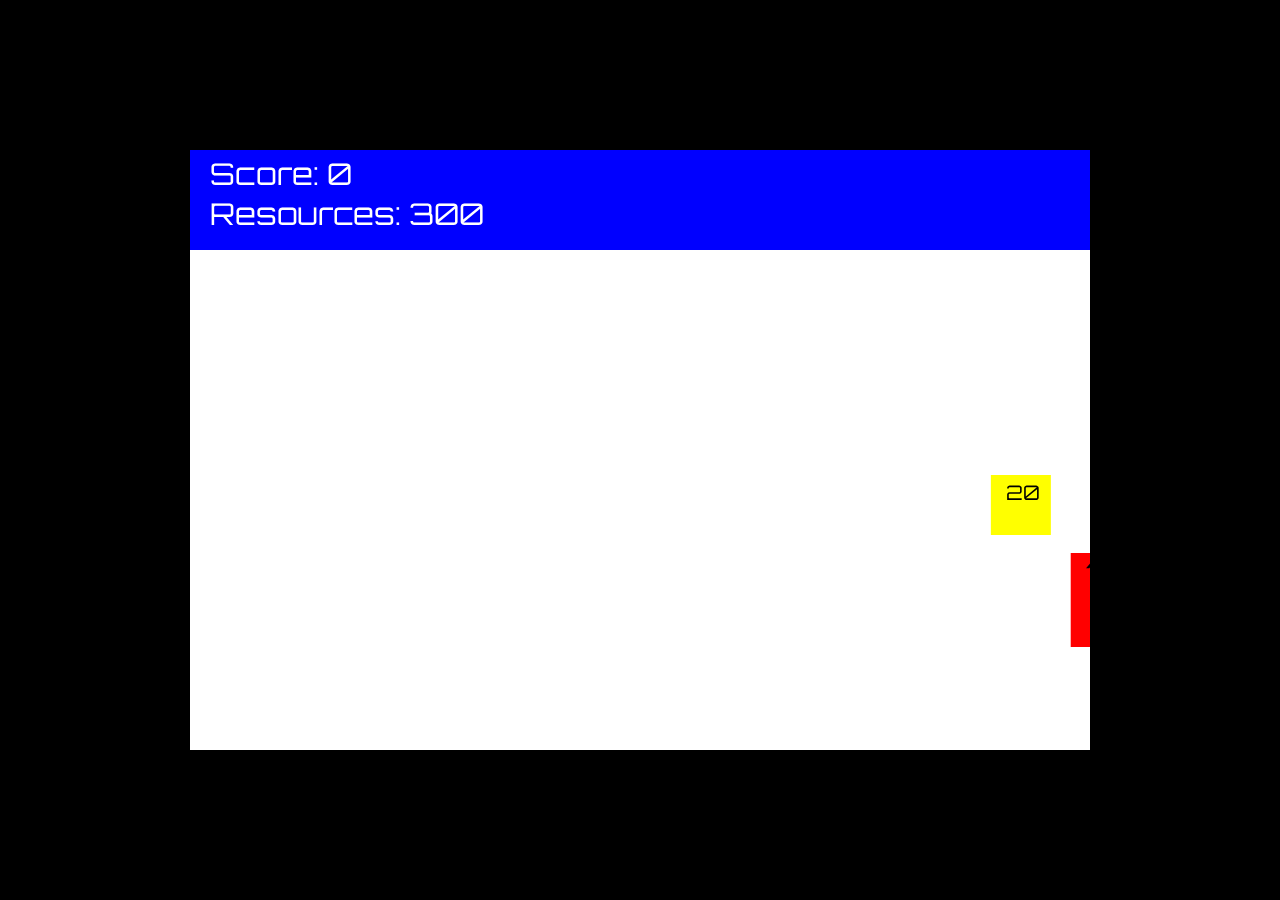
==== código/index.html @ 896d87d2 "Add files via upload" ====
<!DOCTYPE html>
<html lang="en">
<head>
    <meta charset="UTF-8">
    <meta http-equiv="X-UA-Compatible" content="IE=edge">
    <meta name="viewport" content="width=device-width, initial-scale=1.0">
    <title>Tower Defense</title>
    <link rel="stylesheet" href="style.css">
    <link rel="preconnect" href="https://fonts.gstatic.com">
<link href="https://fonts.googleapis.com/css2?family=Orbitron:wght@500&display=swap" rel="stylesheet">
</head>
<body>

    <canvas id="canvas1"></canvas>

    <script src="script.js"></script>
</body>
</html>
---- código/style.css ----
body {
    background: black;
    font-family: 'Orbitron', sans-serif;
}

#canvas1 {
    position: absolute;
    top: 50%;
    left: 50%;
    transform: translate(-50%, -50%);
    width: 900px;
    height: 600px;
    background: white;
}
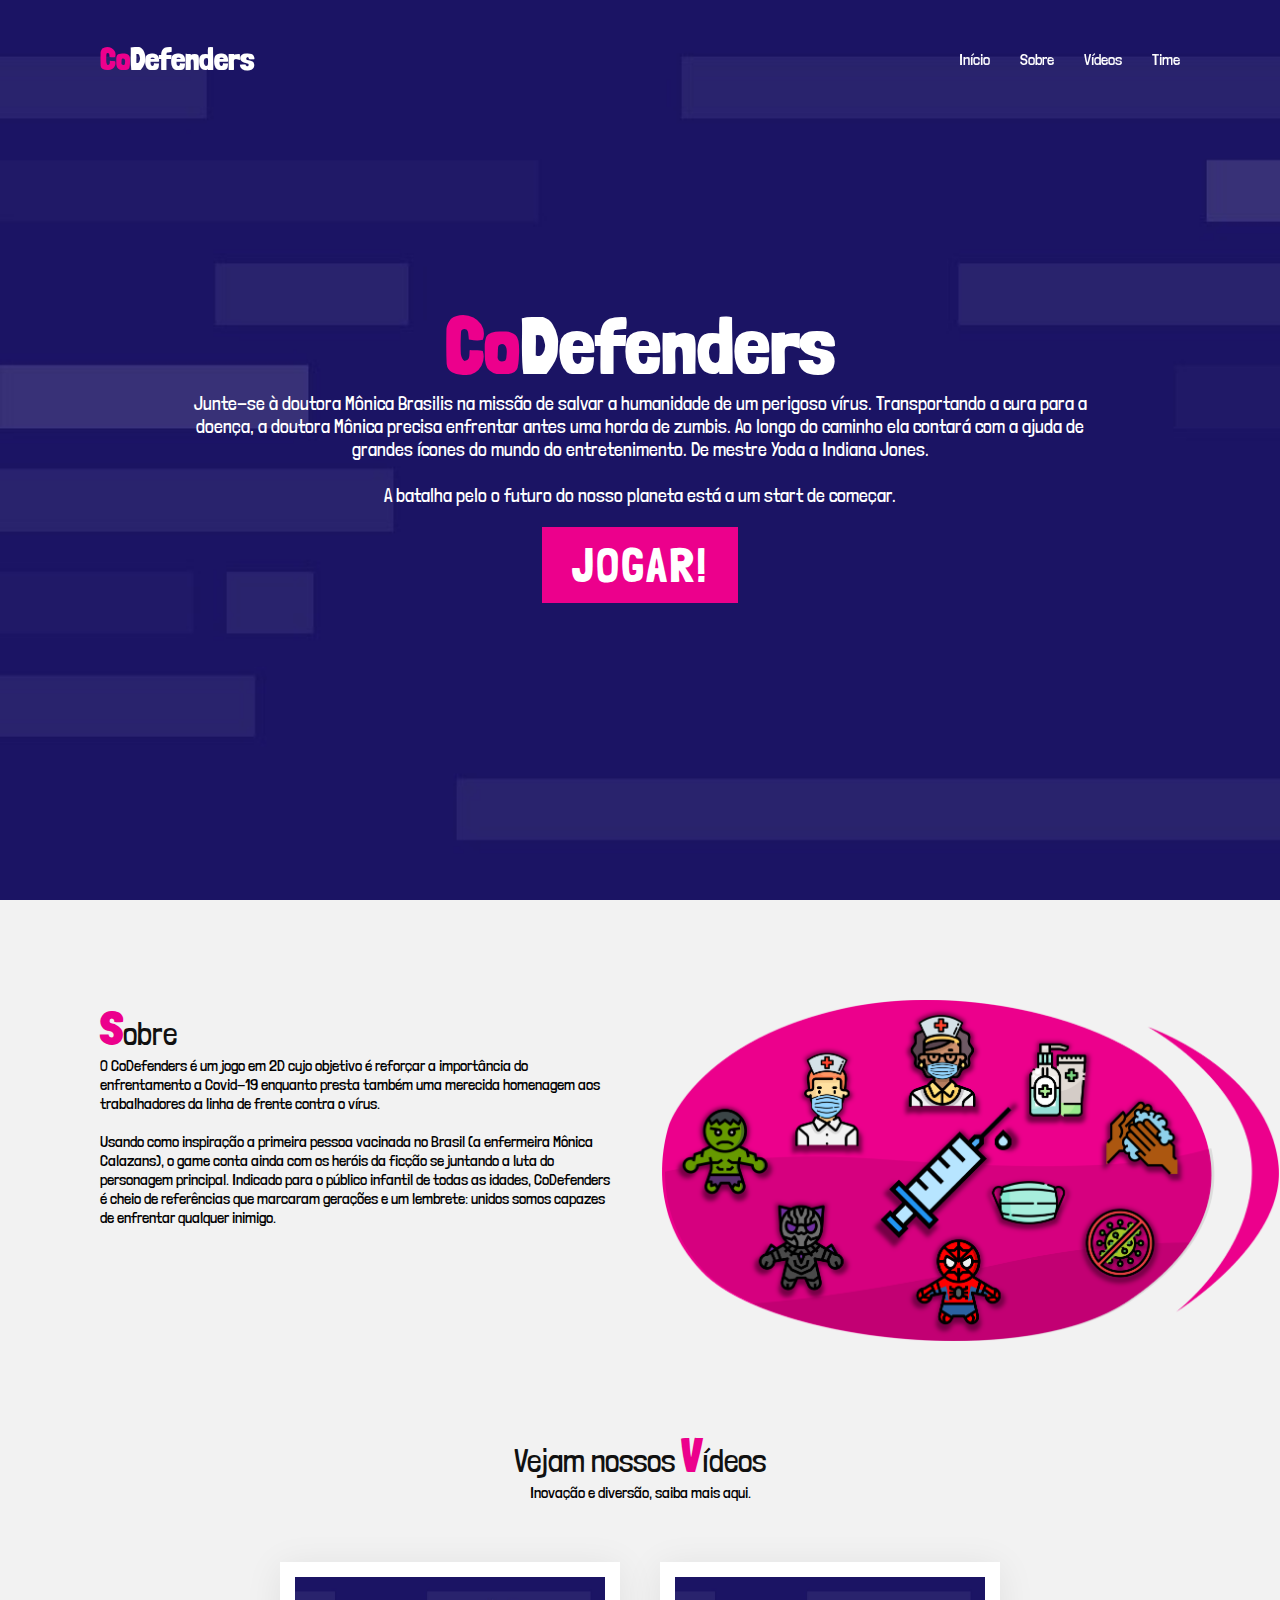
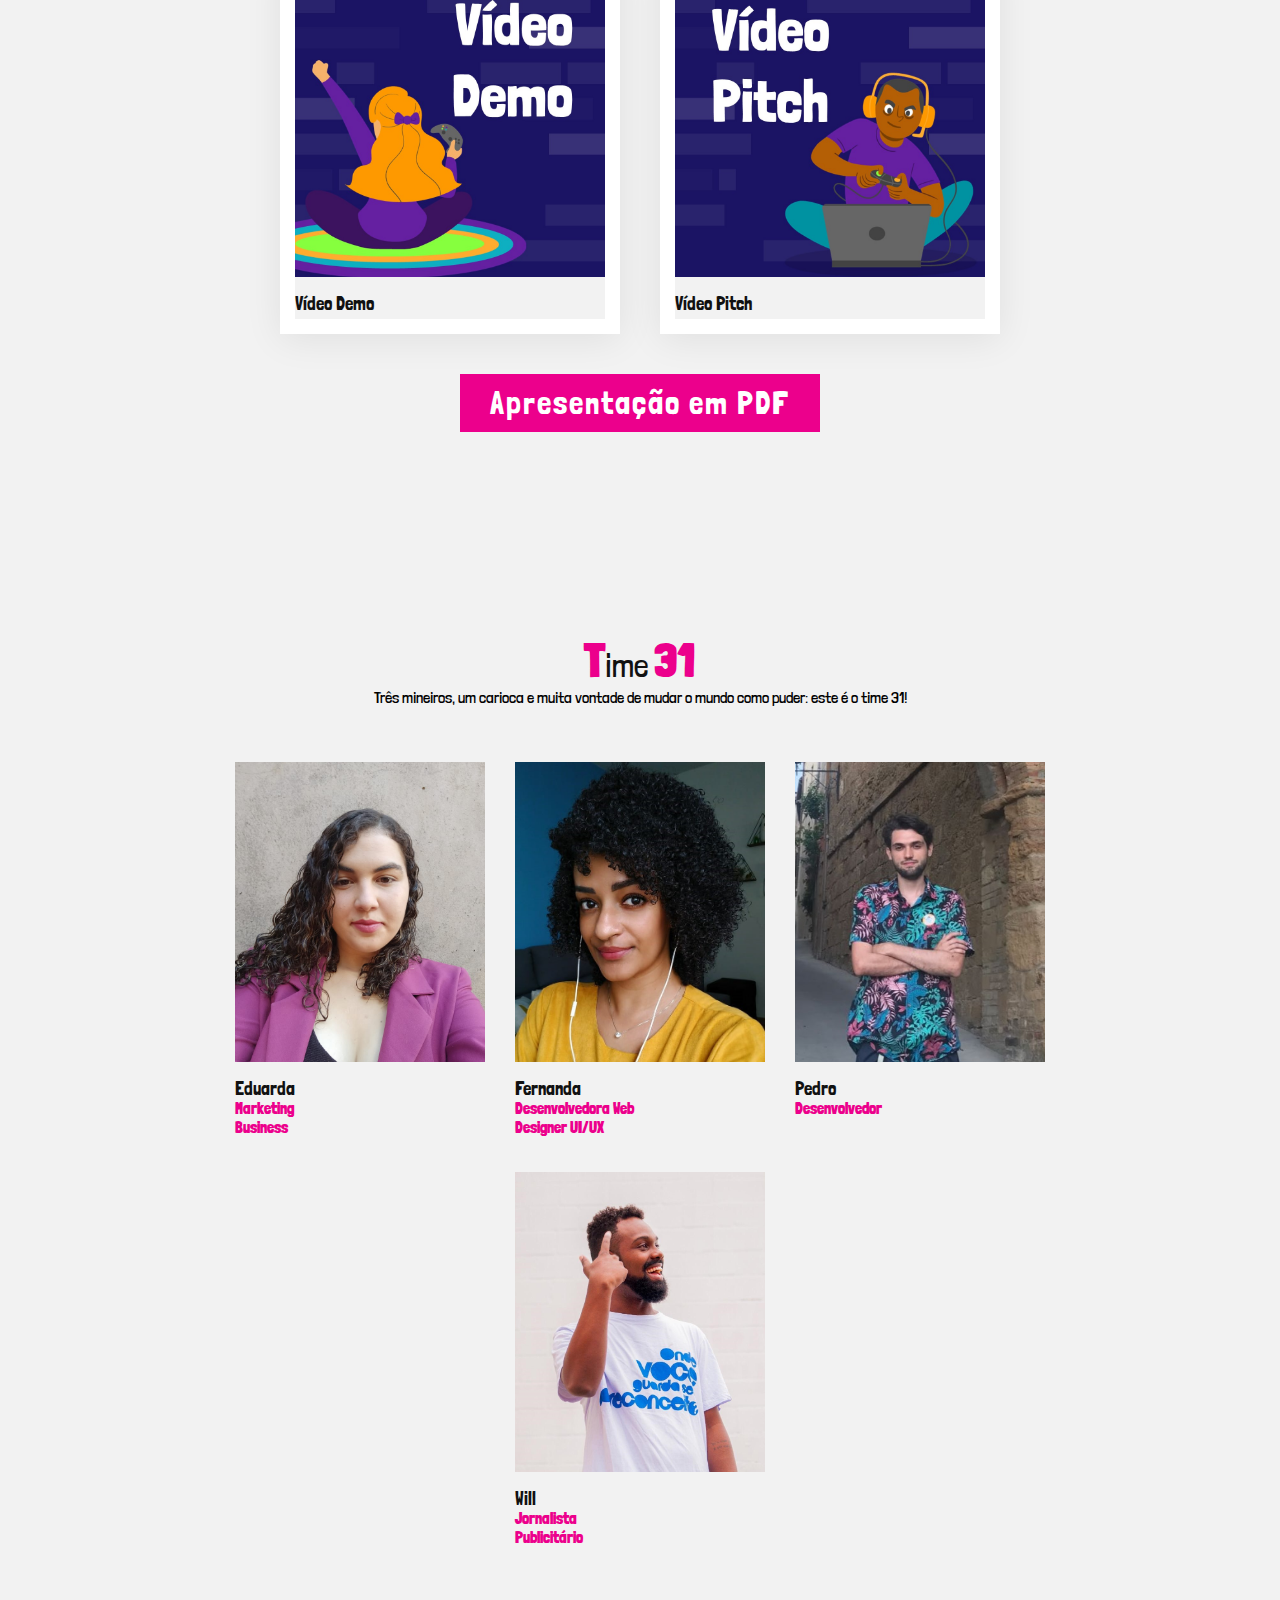
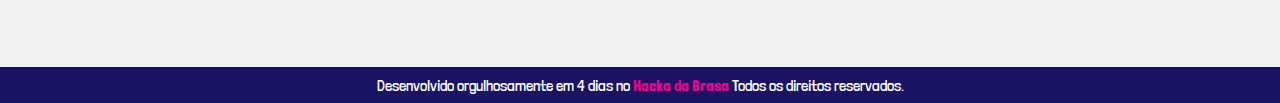
==== commit a1ce4058: "Add files via upload" ====
--- a/código/index.html
+++ b/código/index.html
@@ -1,18 +1,157 @@
 <!DOCTYPE html>
-<html lang="en">
+<html lang="pt-br">
 <head>
     <meta charset="UTF-8">
     <meta http-equiv="X-UA-Compatible" content="IE=edge">
     <meta name="viewport" content="width=device-width, initial-scale=1.0">
-    <title>Tower Defense</title>
-    <link rel="stylesheet" href="style.css">
+    <title>CoDefenders</title>
+    <link rel="shortcut icon" href="img/favicon.ico" type="image/x-icon">
+    <link rel="stylesheet" href="css/style.css">
     <link rel="preconnect" href="https://fonts.gstatic.com">
-<link href="https://fonts.googleapis.com/css2?family=Orbitron:wght@500&display=swap" rel="stylesheet">
+<link href="https://fonts.googleapis.com/css2?family=Londrina+Solid&display=swap" rel="stylesheet">
 </head>
 <body>
+    
+    <header>
+        <a href="#" class="logo"><span>Co</span>Defenders</a>
+        <div class="menuToggle" onclick="toggleMenu()"></div>
+        <ul class="navigation">
+            <li><a href="#banner" onclick="toggleMenu()">Início</a></li>
+            <li><a href="#about" onclick="toggleMenu()">Sobre</a></li>
+            <li><a href="#menu" onclick="toggleMenu()">Vídeos</a></li>
+            <li><a href="#expert" onclick="toggleMenu()">Time</a></li>
+        </ul>
+    </header>
 
-    <canvas id="canvas1"></canvas>
+    <section class="banner" id="banner">
+        <div class="content">
+            <h2> <span class="pink">Co</span>Defenders </h2>
+            <p>Junte-se à doutora Mônica Brasilis na missão de salvar a humanidade de um perigoso vírus. Transportando a cura para a doença, a doutora Mônica precisa enfrentar antes uma horda de zumbis. Ao longo do caminho ela contará com a ajuda de grandes ícones do mundo do entretenimento. De mestre Yoda a Indiana Jones. <br><br>
+            A batalha pelo o futuro do nosso planeta está a um start de começar.</p>
+            <a href="game.html" class="btn"> JOGAR! </a>
+        </div>
+    </section>
 
-    <script src="script.js"></script>
+    <section class="about" id="about">
+        <div class="row">
+            <div class="col50">
+                <h2 class="titleText"><span>S</span>obre</h2>
+                <p>O CoDefenders é um jogo em 2D cujo objetivo é reforçar a importância do enfrentamento a Covid-19 enquanto presta também uma merecida homenagem aos trabalhadores da linha de frente contra o vírus. 
+                <br><br>
+                Usando como inspiração a primeira pessoa vacinada no Brasil (a enfermeira Mônica Calazans), o game conta ainda com os heróis da ficção se juntando a luta do personagem principal. Indicado para o público infantil de todas as idades, CoDefenders é cheio de referências que marcaram gerações e um lembrete: unidos somos capazes de enfrentar qualquer inimigo.
+                </p>
+            </div>
+            <div class="col50">
+                <div class="imgBx">
+                    <img src="img/img1.png" alt="">
+                </div>
+            </div>
+        </div>
+    </section>
+
+    <section class="menu" id="menu">
+        <div class="title">
+            <h2 class="titleText"> Vejam nossos <span>V</span>ídeos</h2>
+            <p>Inovação e diversão, saiba mais aqui.</p>
+        </div>
+        <div class="content">
+            <a href="https://youtu.be/d7GmEPcjoqA" target="_blank">
+            <div class="box">
+                <div class="imgBx">
+                    <img src="img/pitch.JPG" alt="">
+                </div>
+                <div class="text">
+                    <h3>Vídeo Pitch</h3>
+                </div>
+            </div>
+            </a>
+            <a href="https://youtu.be/edQkh3iceBY" target="_blank">
+            <div class="box">
+                <div class="imgBx">
+                    <img src="img/demo.JPG" alt="">
+                </div>
+                <div class="text">
+                    <h3>Vídeo Demo</h3>
+                </div>
+            </div>
+            </a>
+        </div>
+        <div class="title">
+            <a href="download/apresentacao.pdf" class="btn2" download="CoDefenders - Time 31">Apresentação em PDF</a>
+        </div>
+    </section>
+
+    <section class="expert" id="expert">
+        <div class="title">
+            <h2 class="titleText"> <span>T</span>ime <span>31</span> </h2>
+            <p>Três mineiros, um carioca e muita vontade de mudar o mundo como puder: este é o time 31!</p>
+        </div>
+        <div class="content">
+            <a href="https://www.linkedin.com/in/eduarda-lopes66/" target="_blank" class='linkedin'>
+            <div class="box">
+                <div class="imgBx">
+                    <img src="img/eduarda.jpeg" alt="">
+                </div>
+                <div class="text">
+                    <h3>Eduarda</h3>
+                    <h4>Marketing <br> Business</h4>
+                </div>
+            </div>
+            </a>
+            <a href="https://www.linkedin.com/in/fernandapsilva29/" target="_blank" class='linkedin'>
+            <div class="box">
+                <div class="imgBx">
+                    <img src="img/fernanda.jpeg" alt="">
+                </div>
+                <div class="text">
+                    <h3>Fernanda</h3>
+                    <h4>Desenvolvedora Web <br> Designer UI/UX</h4>
+                </div>
+            </div>
+            </a>
+            <a href="https://www.linkedin.com/in/pedro-henrique-bezerra-de-melo-saunders-76921a20a" target="_blank" class='linkedin'>
+            <div class="box">
+                <div class="imgBx">
+                    <img src="img/pedro.jpg" alt="">
+                </div>
+                <div class="text">
+                    <h3>Pedro</h3>
+                    <h4>Desenvolvedor</h4>
+                </div>
+            </div>
+            </a>
+            <a href="https://www.linkedin.com/in/will-marinho-328401163/" target="_blank" class='linkedin'>
+            <div class="box">
+                <div class="imgBx">
+                    <img src="img/willian.jpeg" alt="">
+                </div>
+                <div class="text">
+                    <h3>Will</h3>
+                    <h4>Jornalista <br> Publicitário</h4>
+                </div>
+            </div>
+            </a>
+        </div>
+    </section>
+
+    <div class="copyrightText">
+        <p>Desenvolvido orgulhosamente em 4 dias no <a href="https://www.hacks.gobrasa.org/" target="_blank">Hacka da Brasa</a> Todos os direitos reservados. </p>
+    </div>
+
+    <script type="text/javascript">
+        window.addEventListener ('scroll', function(){
+            const header = document.querySelector('header');
+            header.classList.toggle("sticky", window.scrollY > 0);
+        })
+
+        function toggleMenu () {
+            const menuToggle = document.querySelector('.menuToggle');
+            const navigation = document.querySelector('.navigation');
+            menuToggle.classList.toggle('active');
+            navigation.classList.toggle('active');
+        }
+
+    </script>
+
 </body>
 </html>--- a/código/css/style.css
+++ b/código/css/style.css
@@ -0,0 +1,519 @@
+@import url('https://fonts.googleapis.com/css2?family=Montserrat:wght@700&display=swap');
+
+* {
+    margin: 0;
+    padding: 0;
+    box-sizing: border-box;
+    font-family: 'Londrina Solid', cursive;
+    scroll-behavior: smooth;
+}
+
+body {
+    background: #F2F2F2;
+}
+
+p {
+    font-weight: 300;
+    color: black;
+}
+
+.banner {
+    position: relative;
+    width: 100%;
+    min-height: 100vh;
+    display: flex;
+    justify-content: center;
+    align-items: center;
+    background: url(../img/capa2.jpg);
+    background-size: cover;
+}
+
+
+.banner .content {
+    max-width: 900px;
+    text-align: center;
+}
+
+.banner .content h2 {
+    font-size: 5em;
+    color: #fff;
+}
+
+.banner .content p {
+    font-size: 1.2em;
+    color: #fff;
+}
+
+.btn {
+    font-size: 3em;
+    color: #fff;
+    background: #ec008c;
+    display: inline-block;
+    padding: 10px 30px;
+    margin-top: 20px;
+    text-decoration: none;
+    letter-spacing: 2px;
+    transition: 0.5s;
+}
+
+.btn2 {
+    font-size: 2em;
+    color: #fff;
+    background: #ec008c;
+    display: inline-block;
+    padding: 10px 30px;
+    margin-top: 20px;
+    text-decoration: none;
+    letter-spacing: 2px;
+    transition: 0.5s;
+}
+
+.btn:hover {
+    letter-spacing: 6px;
+}
+
+.linkedin {
+    text-decoration: none;
+}
+
+.linkedin h4{
+    color: #ec008c;
+}
+
+header {
+    position: fixed;
+    top: 0;
+    left: 0;
+    width: 100%;
+    padding: 40px 100px;
+    z-index: 10000;
+    display: flex;
+    justify-content: space-between;
+    align-items: center;
+    transition: 0.5s;
+ }
+
+header.sticky {
+    background: #fff;
+    padding: 10px 100px;
+    box-shadow: 0 5px 20px rgba (0,0,0,0.05);
+}
+
+
+header .logo {
+    color: #fff;
+    font-weight: 700;
+    font-size: 2em;
+    text-decoration: none;
+}
+
+header.sticky .logo {
+    color: #111;
+}
+
+header .logo span {
+    color: #ec008c;
+}
+
+header .navigation {
+    position:relative;
+    display: flex;
+}
+
+header .navigation li {
+    list-style: none;
+    margin-left: 30px;
+}
+
+header .navigation li a {
+    text-decoration: none;
+    color: #fff;
+    font-weight: 300;
+}
+
+header.sticky .navigation li a {
+    color:#111;
+}
+
+header .navigation li a:hover {
+    color:#ec008c;
+}
+
+section {
+    padding: 100px;
+}
+
+.row {
+    position: relative;
+    width: 100%;
+    display: flex;
+    justify-content: space-between;
+}
+
+.row .col50 {
+    position: relative;
+    width: 48%;
+}
+
+.titleText {
+    color: #111;
+    font-size: 2em;
+    font-weight: 300;
+}
+
+.titleText span {
+    color: #ec008c;
+    font-weight: 700; 
+    font-size: 1.5em;
+
+}
+.pink {
+    color: #ec008c;
+}
+.row .col50 .imgBx {
+    position: relative;
+    width: 100%;
+    height: 100%;
+}
+
+.row .col50 .imgBx img {
+    display: flex;
+    align-items: center;
+    justify-content: center;
+    position: absolute;
+    top: 0;
+    left: 0;
+    height: 150%;
+    object-fit: cover;
+}
+
+.title {
+    width: 100%;
+    display: flex;
+    justify-content: center;
+    align-items: center;
+    flex-direction: column;
+}
+.content a {
+    text-decoration: none;
+}
+.menu .content {
+    display: flex;
+    justify-content: center;
+    flex-direction: row-reverse;
+    flex-wrap: wrap;
+    margin-top: 40px;
+}
+
+.menu .content .box {
+    width: 340px;
+    margin: 20px;
+    border: 15px solid #fff;
+    box-shadow: 0 5px 35px rgba(0,0,0,0.08);
+}
+
+.menu .content .box .imgBx {
+    position: relative;
+    width: 100%;
+    height: 300px;
+}
+
+.menu .content .box .imgBx img {
+    position: absolute;
+    top: 0;
+    left: 0;
+    width: 100%;
+    height: 100%;
+    object-fit: cover;
+}
+
+.menu .content .box .text {
+    padding: 15px 0 5px;
+}
+
+.menu .content .box .text h3{
+    font-weight: 400;
+    color: #111;
+}
+
+.expert .content {
+    display: flex;
+    justify-content: center;
+    flex-wrap: wrap;
+    flex-direction: row;
+    margin-top: 40px;
+}
+
+.expert .content .box {
+    width: 250px;
+    margin: 15px;
+}
+
+.expert .content .box .imgBx {
+    position: relative;
+    width: 100%;
+    height: 300px;
+}
+
+.expert .content .box .imgBx img {
+    position: absolute;
+    top: 0;
+    left: 0;
+    width: 100%;
+    height: 100%;
+    object-fit: cover;
+}
+
+.expert .content .box .text {
+    padding: 15px 0 5px;
+}
+
+.expert .content .box .text h3 {
+    font-weight: 400;
+    color:#111;
+}
+
+.testimonials {
+    background: url(img/bg2.jpg);
+    background-size: cover;
+}
+
+.white .titleText,
+.white p {
+    color: #fff;
+}
+
+.testimonials .content {
+    display: flex;
+    justify-content: center;
+    flex-wrap: wrap;
+    flex-direction: row;
+    margin-top: 40px;
+}
+
+.testimonials .content .box {
+    width: 340px;
+    margin: 20px;
+    padding: 40px;
+    background: #fff;
+    display: flex;
+    justify-content: center;
+    align-items: center;
+    flex-direction: column;
+}
+
+.testimonials .content .box .imgBx {
+    position: relative;
+    width: 80px;
+    height: 80px;
+    margin-bottom: 20px;
+    border-radius: 50%;
+    overflow: hidden;
+}
+
+.testimonials .content .box .imgBx img {
+    position: absolute;
+    top: 0;
+    left: 0;
+    width: 100%;
+    height: 100%;
+    object-fit: cover;
+}
+
+.testimonials .content .box .text {
+    text-align: center;
+}
+
+.testimonials .content .box .text p {
+    color: #666;
+    font-style: italic;
+}
+
+.testimonials .content .box .text h3 {
+    margin-top: 20px;
+    color: #111;
+    font-size: 1em;
+    color: #ec008c;
+    font-weight: 600;
+}
+
+.contact {
+    background: url(img/bg3.jpg);
+    background-size: cover;
+}
+
+.contactForm {
+    padding: 75px 50px;
+    background: #fff;
+    box-shadow: 0 15px 50px rgba(0,0,0,0.1);
+    max-width: 500px;
+    margin-top: 50px;
+}
+
+.contactForm h3 {
+    color:#111;
+    font-size: 1.2em;
+    margin-bottom: 20px;
+    font-weight: 500;
+}
+
+.contactForm .inputBox {
+    position: relative;
+    width: 100%;
+    margin-bottom: 20px;
+}
+
+.contactForm .inputBox input,
+.contactForm .inputBox textarea {
+    width: 100%;
+    border: 1px solid #555;
+    padding: 10px;
+    color: #111;
+    outline: none;
+    font-size: 16px;
+    font-weight: 300;
+    resize: none;
+}
+
+.contactForm .inputBox input[type="submit"]
+{
+    font-size: 1em;
+    color: #fff;
+    background: #ec008c;
+    display: inline-block;
+    text-transform: uppercase;
+    text-decoration: none;
+    letter-spacing: 2px;
+    transition: 0.5s;
+    max-width: 100px;
+    font-weight: 500;
+    border: none;
+    cursor: pointer;
+}
+
+.copyrightText {
+    padding: 8px 40px;
+    border-top: 1px solid rgba(0,0,0,0.1);
+    text-align: center;
+    background: #1b1464;
+}
+
+.copyrightText p {
+    color: #fff;
+}
+
+.copyrightText a {
+    color:#ec008c;
+    font-weight: 500;
+    text-decoration: none;
+}
+
+@media (max-width: 991px)
+{
+    header,
+    header.sticky
+    {
+        padding: 10px 20px;
+    }
+    header .navigation 
+    {
+        display: none;
+    }
+    header .navigation.active {
+        width: 100%;
+        height: calc(100% - 68px);
+        position: fixed;
+        top: 68px;
+        left: 0;
+        display: flex;
+        justify-content: center;
+        align-items: center;
+        flex-direction: column;
+        background: #fff;
+    }
+    header .navigation li {
+        margin-left: 0;
+    }
+    header .navigation li a {
+        color: #111;
+        font-size: 1.6em;
+    }
+    .menuToggle
+    {
+        position: relative;
+        width: 40px;
+        height: 40px;
+        background-size: 30px;
+        background-repeat: no-repeat;
+        background-position: center;
+        cursor: pointer;
+        background: url(../img/menu.png);
+    }
+
+    .menuToggle.active {
+        background: url(../img/close.png);
+        background-size: 25px;
+        background-repeat: no-repeat;
+        background-position: center;
+    }
+    .row .col50 .imgBx img {
+        height: 100%;
+    }
+    header.sticky .menuToggle {
+        filter: invert(1);
+    }
+    section {
+        padding: 20px;
+    }
+    .banner .content h2 {
+        font-size: 3em;
+        color:#fff;
+    }
+    .row {
+        flex-direction: column;
+    }
+    .row .col50 {
+        position: relative;
+        width: 100%;
+    }
+    .row .col50 .imgBx {
+        height: 300px;
+        margin-top: 20px;
+    }
+    .menu .content {
+        margin-top: 20px;
+    }
+    .menu .content .box {
+        margin: 10px;
+    }
+    .menu .content .box .imgBx {
+        height: 250px;
+    }
+    .title {
+        text-align: center;
+    }
+    .titleText {
+        font-size: 1.8em;
+        line-height: 1.5em;
+        margin-bottom: 15px;
+        font-weight: 300;
+    }
+    .testimonials .content .box {
+        margin: 10px;
+        padding: 20px;
+    }
+    .contactForm {
+        padding: 35px 40px;
+        margin-top: 20px;
+        margin-bottom: 30px;
+    }
+}
+@media (max-width: 480px) {
+    .banner .content h2 {
+        font-size: 2.2em;
+        color: #fff
+    }
+    .row .col50 .imgBx img {
+        height: 80%;
+    }
+}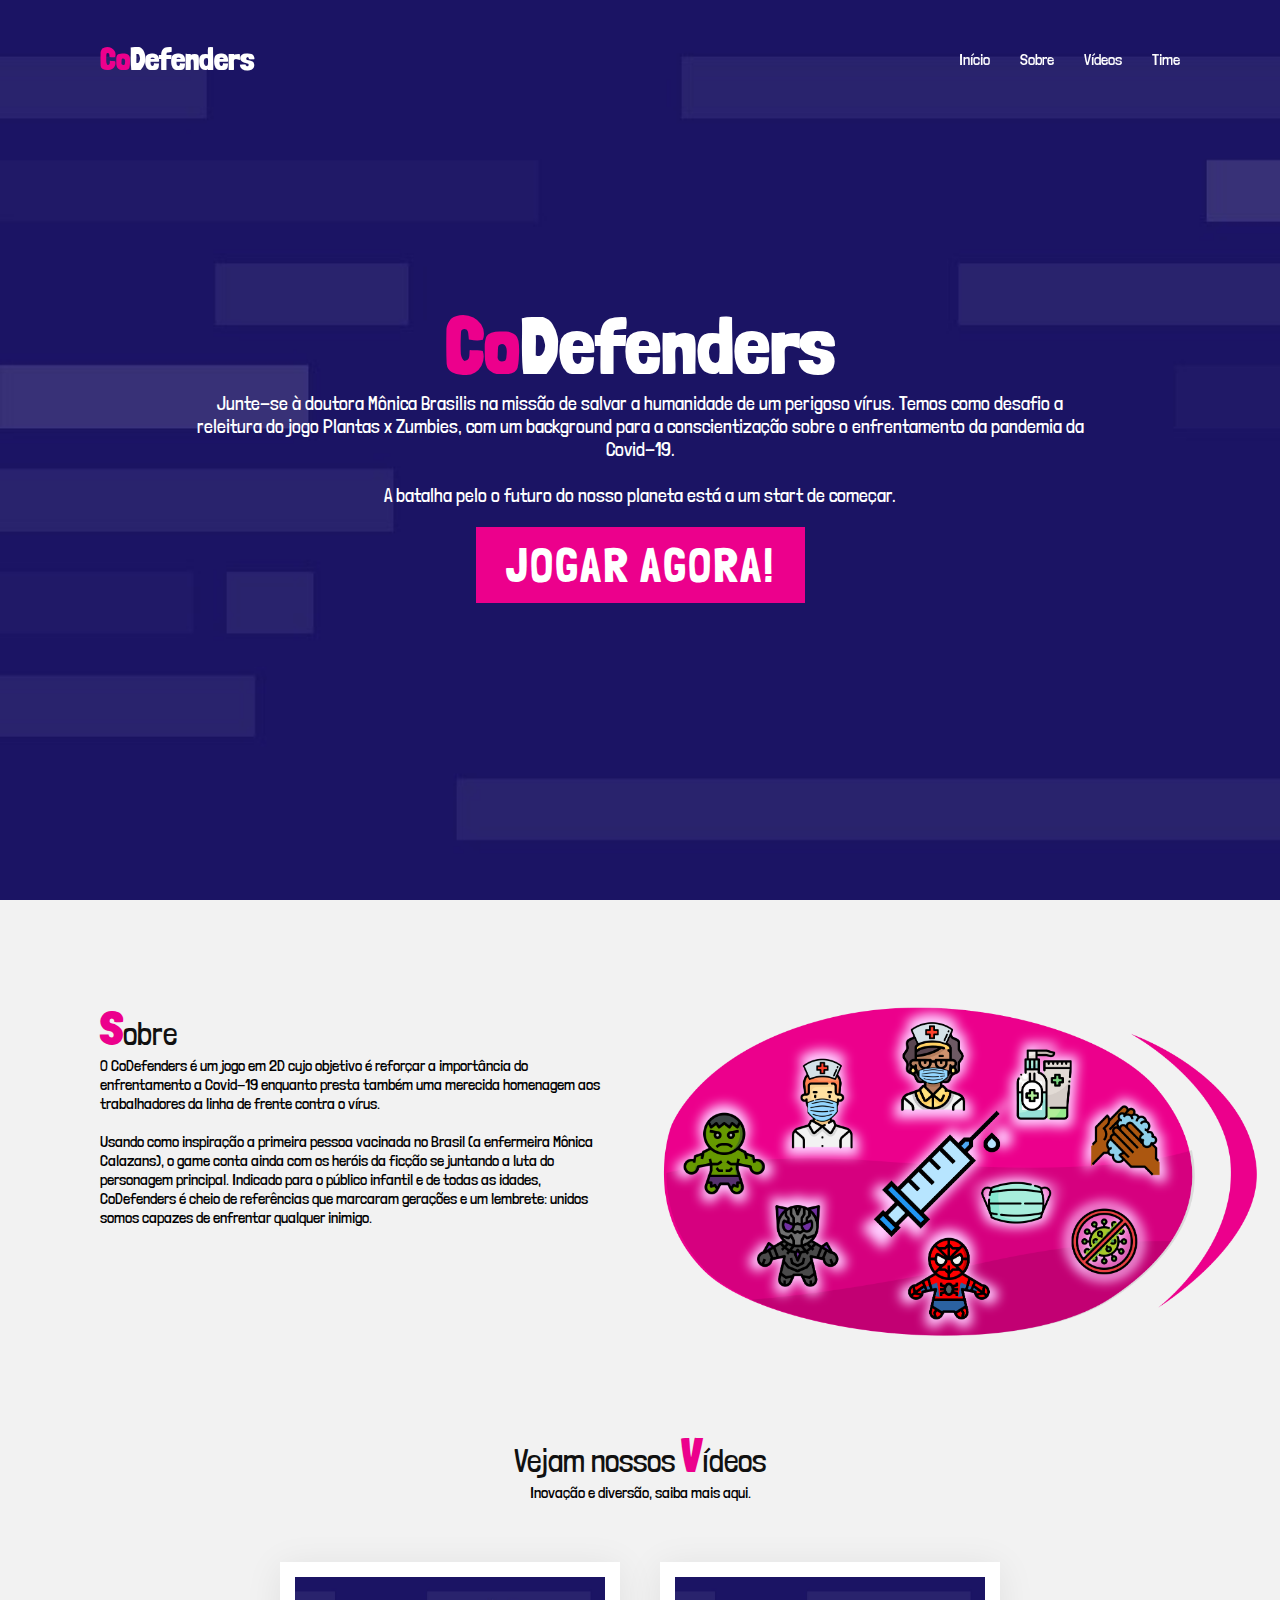
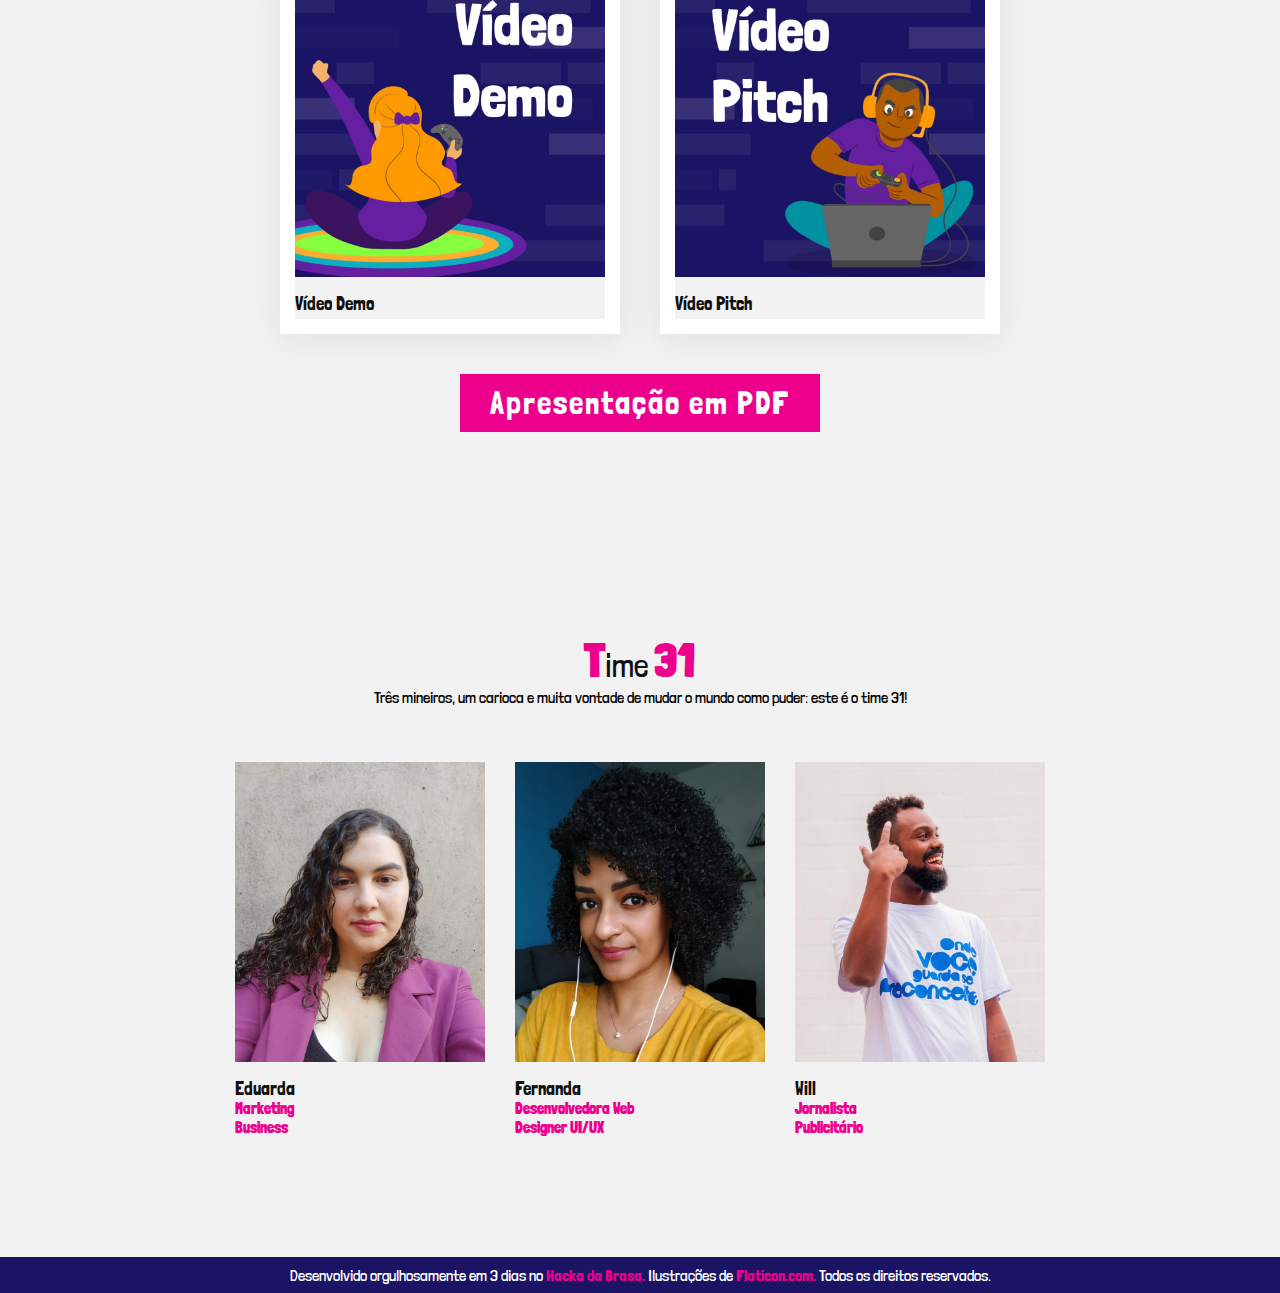
==== commit 1c6ffbbf: "Add files via upload" ====
--- a/código/index.html
+++ b/código/index.html
@@ -26,9 +26,9 @@
     <section class="banner" id="banner">
         <div class="content">
             <h2> <span class="pink">Co</span>Defenders </h2>
-            <p>Junte-se à doutora Mônica Brasilis na missão de salvar a humanidade de um perigoso vírus. Transportando a cura para a doença, a doutora Mônica precisa enfrentar antes uma horda de zumbis. Ao longo do caminho ela contará com a ajuda de grandes ícones do mundo do entretenimento. De mestre Yoda a Indiana Jones. <br><br>
+            <p>Junte-se à doutora Mônica Brasilis na missão de salvar a humanidade de um perigoso vírus. Temos como desafio a releitura do jogo Plantas x Zumbies, com um background para a conscientização sobre o enfrentamento da pandemia da Covid-19. <br><br>
             A batalha pelo o futuro do nosso planeta está a um start de começar.</p>
-            <a href="game.html" class="btn"> JOGAR! </a>
+            <a href="fases.html" class="btn"> JOGAR AGORA! </a> 
         </div>
     </section>
 
@@ -38,7 +38,7 @@
                 <h2 class="titleText"><span>S</span>obre</h2>
                 <p>O CoDefenders é um jogo em 2D cujo objetivo é reforçar a importância do enfrentamento a Covid-19 enquanto presta também uma merecida homenagem aos trabalhadores da linha de frente contra o vírus. 
                 <br><br>
-                Usando como inspiração a primeira pessoa vacinada no Brasil (a enfermeira Mônica Calazans), o game conta ainda com os heróis da ficção se juntando a luta do personagem principal. Indicado para o público infantil de todas as idades, CoDefenders é cheio de referências que marcaram gerações e um lembrete: unidos somos capazes de enfrentar qualquer inimigo.
+                Usando como inspiração a primeira pessoa vacinada no Brasil (a enfermeira Mônica Calazans), o game conta ainda com os heróis da ficção se juntando a luta do personagem principal. Indicado para o público infantil e de todas as idades, CoDefenders é cheio de referências que marcaram gerações e um lembrete: unidos somos capazes de enfrentar qualquer inimigo.
                 </p>
             </div>
             <div class="col50">
@@ -77,7 +77,7 @@
             </a>
         </div>
         <div class="title">
-            <a href="download/apresentacao.pdf" class="btn2" download="CoDefenders - Time 31">Apresentação em PDF</a>
+            <a href="download/CoDefenders31.pdf" class="btn2" download="CoDefenders #31">Apresentação em PDF</a>
         </div>
     </section>
 
@@ -109,17 +109,6 @@
                 </div>
             </div>
             </a>
-            <a href="https://www.linkedin.com/in/pedro-henrique-bezerra-de-melo-saunders-76921a20a" target="_blank" class='linkedin'>
-            <div class="box">
-                <div class="imgBx">
-                    <img src="img/pedro.jpg" alt="">
-                </div>
-                <div class="text">
-                    <h3>Pedro</h3>
-                    <h4>Desenvolvedor</h4>
-                </div>
-            </div>
-            </a>
             <a href="https://www.linkedin.com/in/will-marinho-328401163/" target="_blank" class='linkedin'>
             <div class="box">
                 <div class="imgBx">
@@ -135,7 +124,7 @@
     </section>
 
     <div class="copyrightText">
-        <p>Desenvolvido orgulhosamente em 4 dias no <a href="https://www.hacks.gobrasa.org/" target="_blank">Hacka da Brasa</a> Todos os direitos reservados. </p>
+        <p>Desenvolvido orgulhosamente em 3 dias no <a href="https://www.hacks.gobrasa.org/" target="_blank">Hacka da Brasa.</a> Ilustrações de <a href="https://www.flaticon.com/" target="_blank">Flaticon.com.</a> Todos os direitos reservados. </p>
     </div>
 
     <script type="text/javascript">
--- a/código/css/style.css
+++ b/código/css/style.css
@@ -38,12 +38,55 @@
     font-size: 5em;
     color: #fff;
 }
-
 .banner .content p {
     font-size: 1.2em;
     color: #fff;
 }
-
+.banner .content p a {
+    color: #ec008c;
+}
+.btnFacil {
+    font-size: 3em;
+    color: #1b1464;
+    background: #8AC926;
+    display: inline-block;
+    padding: 10px 30px;
+    margin-top: 20px;
+    text-decoration: none;
+    letter-spacing: 2px;
+    transition: 0.5s;
+}
+.btnMedio {
+    font-size: 3em;
+    color: #1b1464;
+    background: #FFCA3A;
+    display: inline-block;
+    padding: 10px 30px;
+    margin-top: 20px;
+    text-decoration: none;
+    letter-spacing: 2px;
+    transition: 0.5s;
+}
+.btnDificil {
+    font-size: 3em;
+    color: #1b1464;
+    background: #FF595E;
+    display: inline-block;
+    padding: 10px 30px;
+    margin-top: 20px;
+    text-decoration: none;
+    letter-spacing: 2px;
+    transition: 0.5s;
+}
+.btnFacil:hover {
+    letter-spacing: 9px;
+}
+.btnMedio:hover {
+    letter-spacing: 9px;
+}
+.btnDificil:hover{
+    letter-spacing: 9px;
+}
 .btn {
     font-size: 3em;
     color: #fff;
@@ -55,7 +98,6 @@
     letter-spacing: 2px;
     transition: 0.5s;
 }
-
 .btn2 {
     font-size: 2em;
     color: #fff;
@@ -67,19 +109,18 @@
     letter-spacing: 2px;
     transition: 0.5s;
 }
-
+.btn2:hover {
+    letter-spacing: 6px;
+}
 .btn:hover {
     letter-spacing: 6px;
 }
-
 .linkedin {
     text-decoration: none;
 }
-
 .linkedin h4{
     color: #ec008c;
 }
-
 header {
     position: fixed;
     top: 0;
@@ -92,7 +133,6 @@
     align-items: center;
     transition: 0.5s;
  }
-
 header.sticky {
     background: #fff;
     padding: 10px 100px;
@@ -114,7 +154,6 @@
 header .logo span {
     color: #ec008c;
 }
-
 header .navigation {
     position:relative;
     display: flex;
@@ -381,7 +420,6 @@
     color: #fff;
     background: #ec008c;
     display: inline-block;
-    text-transform: uppercase;
     text-decoration: none;
     letter-spacing: 2px;
     transition: 0.5s;
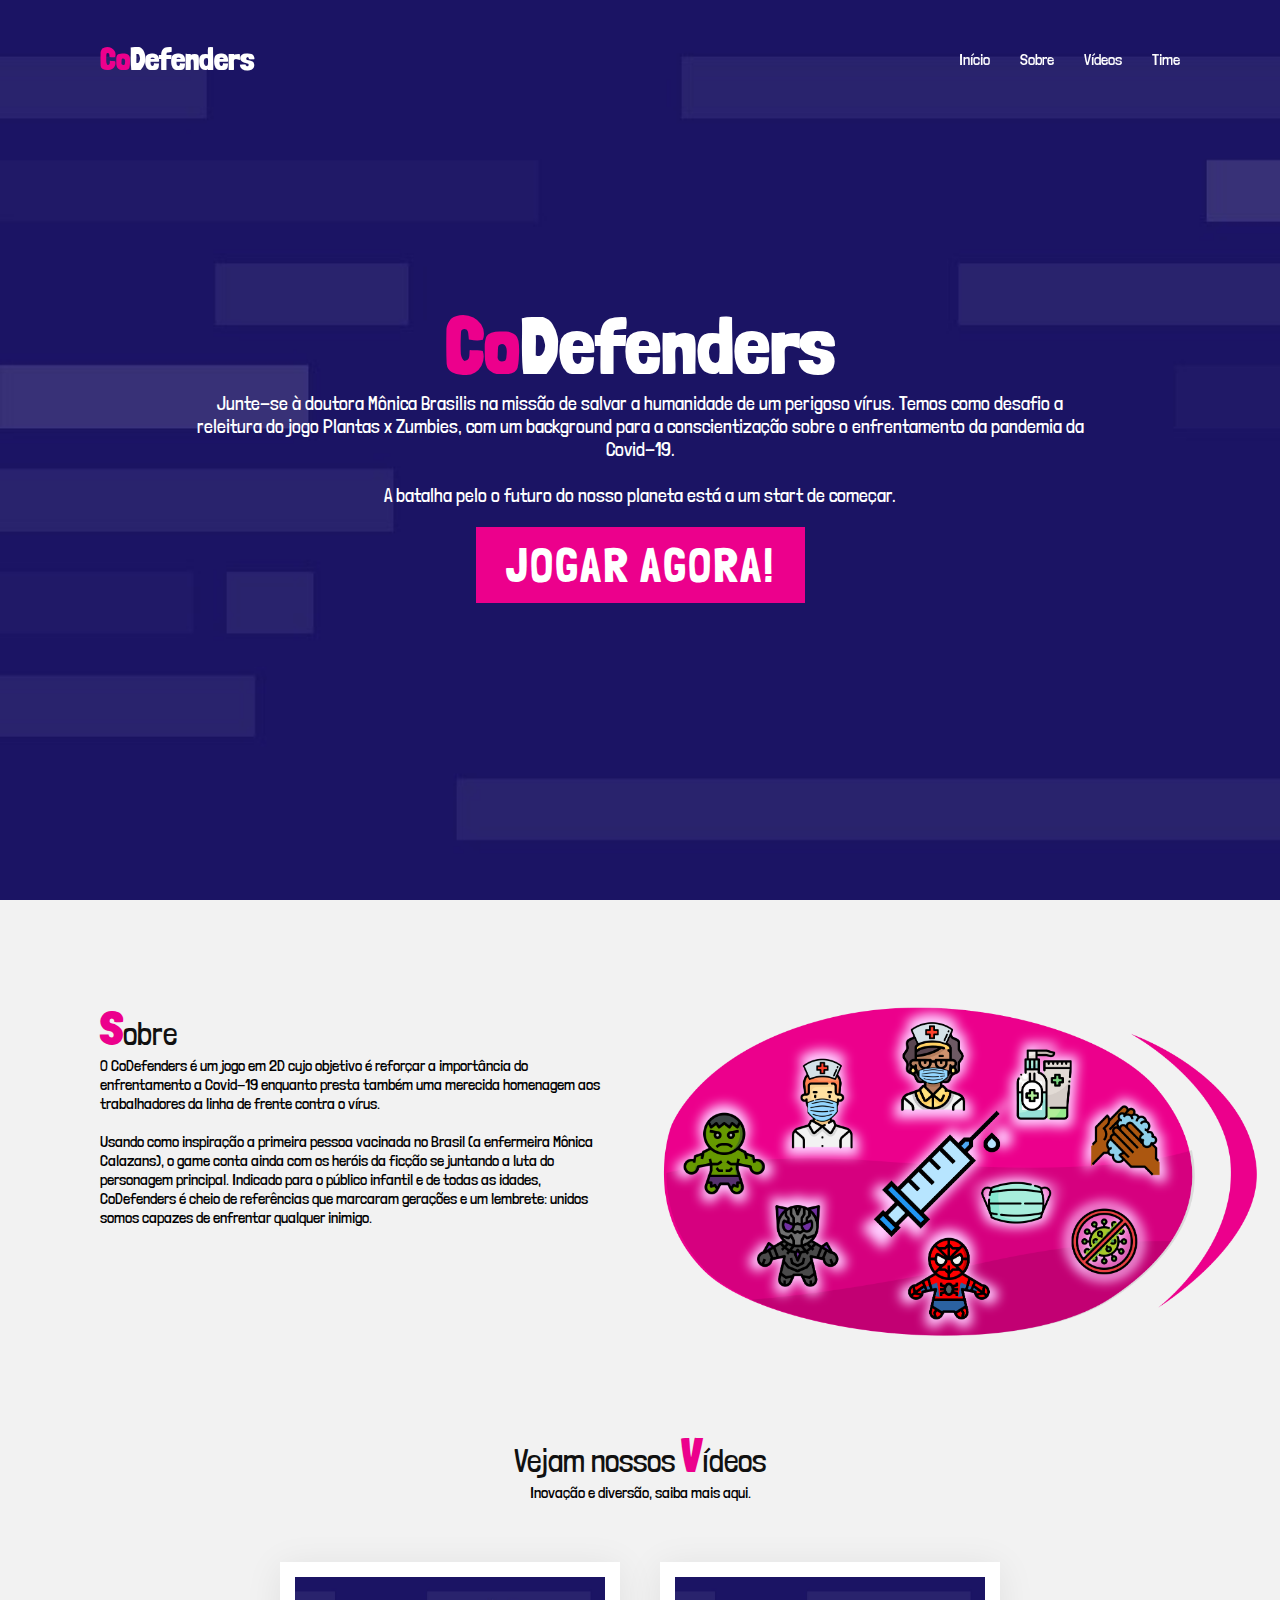
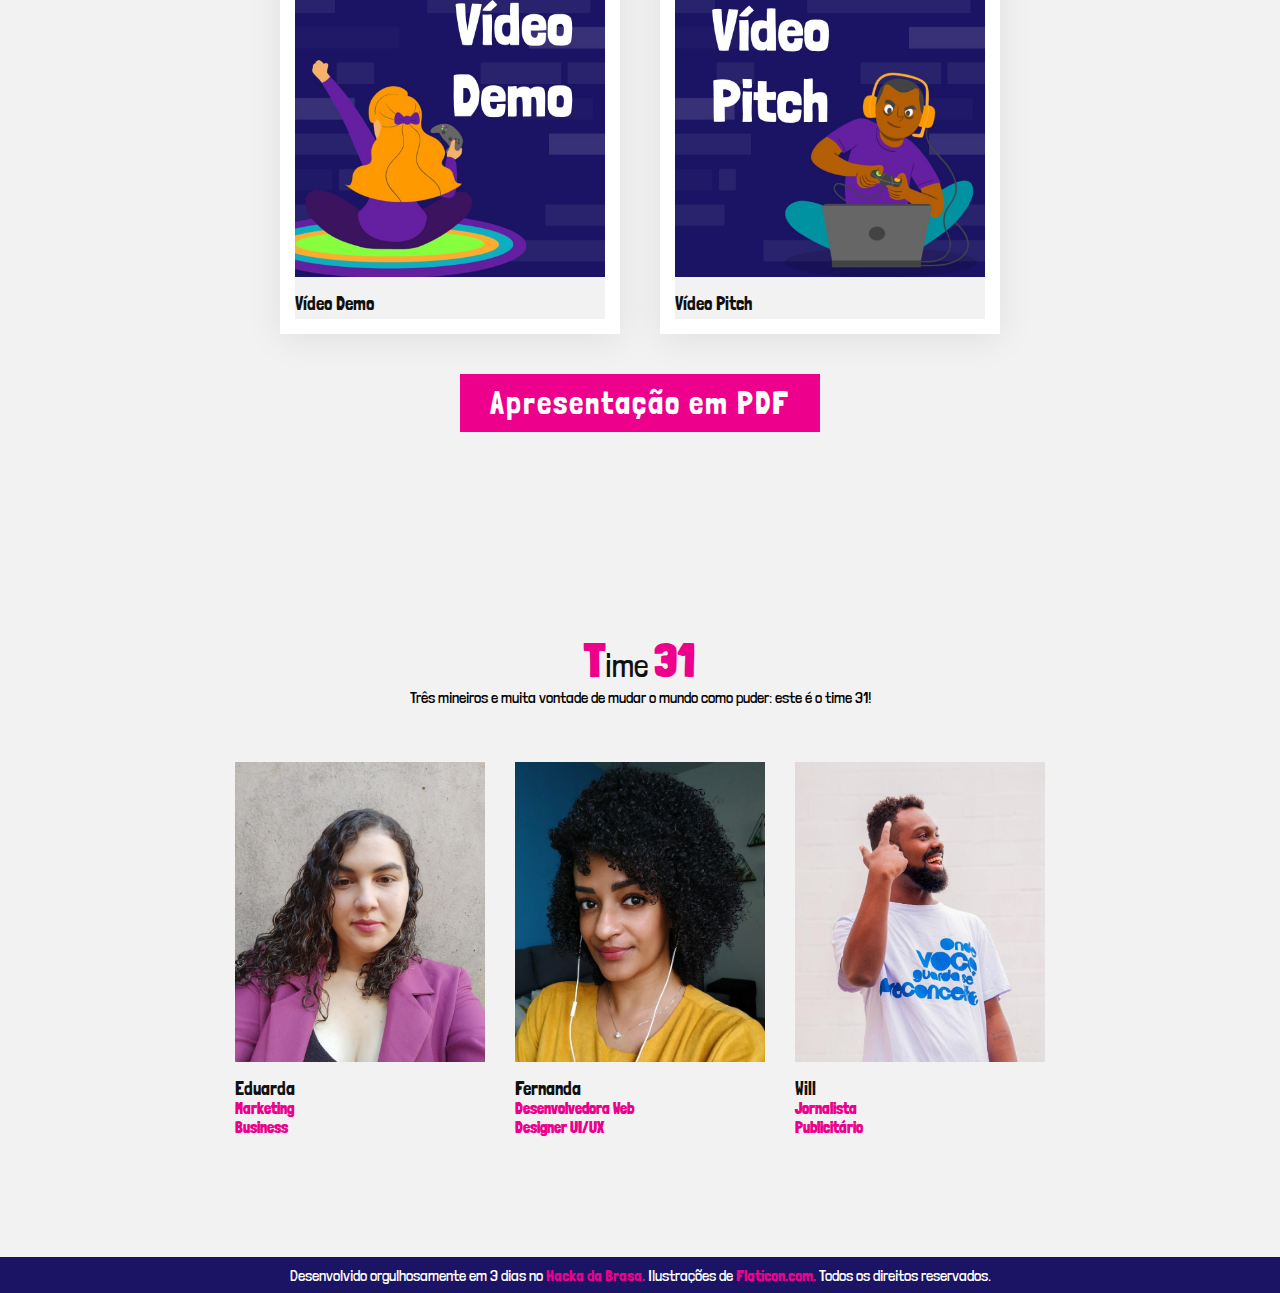
==== commit c0f98bdd: "Add files via upload" ====
--- a/código/index.html
+++ b/código/index.html
@@ -65,7 +65,7 @@
                 </div>
             </div>
             </a>
-            <a href="https://youtu.be/edQkh3iceBY" target="_blank">
+            <a href="https://youtu.be/Sdvxm5FkCQ4" target="_blank">
             <div class="box">
                 <div class="imgBx">
                     <img src="img/demo.JPG" alt="">
@@ -84,7 +84,7 @@
     <section class="expert" id="expert">
         <div class="title">
             <h2 class="titleText"> <span>T</span>ime <span>31</span> </h2>
-            <p>Três mineiros, um carioca e muita vontade de mudar o mundo como puder: este é o time 31!</p>
+            <p>Três mineiros e muita vontade de mudar o mundo como puder: este é o time 31!</p>
         </div>
         <div class="content">
             <a href="https://www.linkedin.com/in/eduarda-lopes66/" target="_blank" class='linkedin'>
